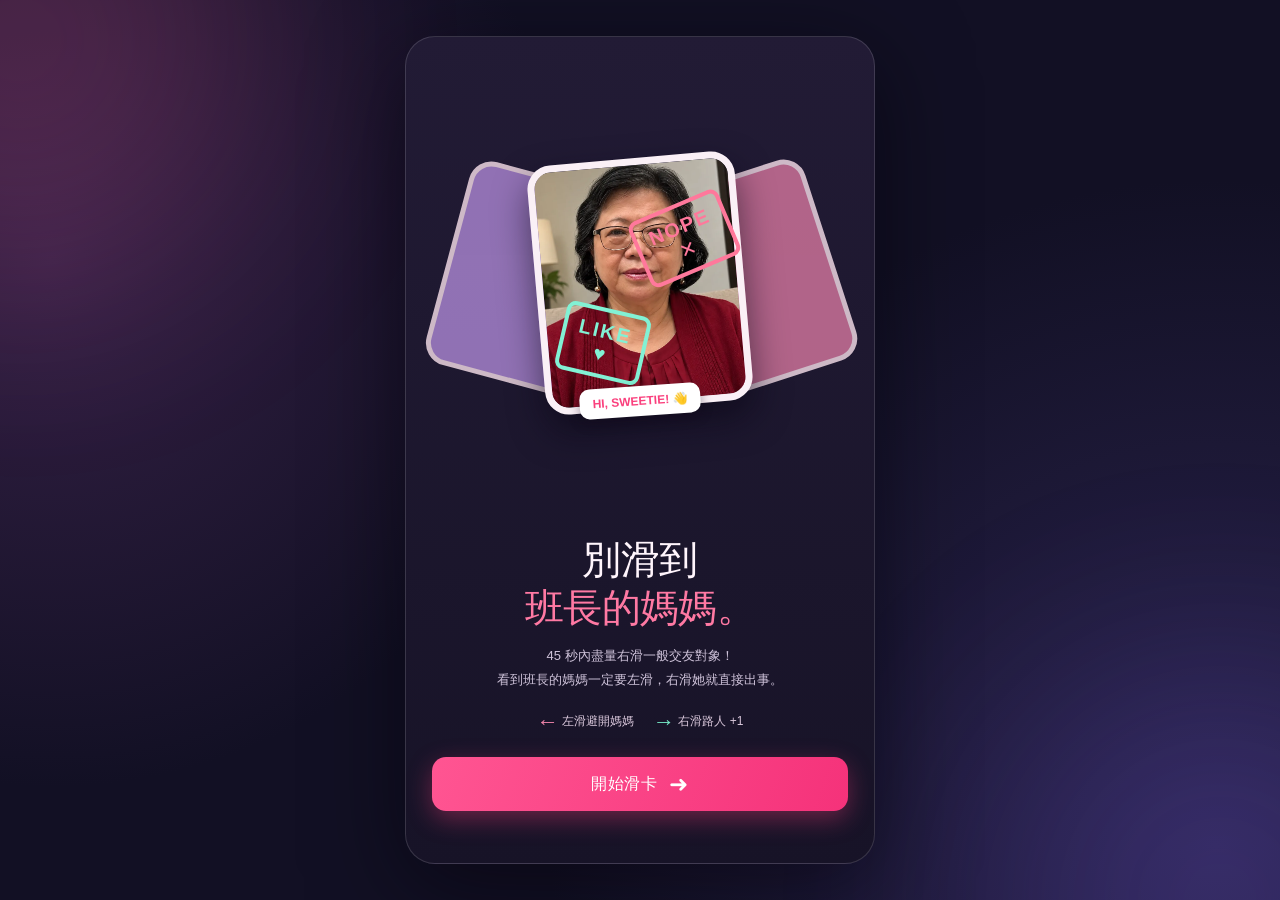
==== army-test/index.html @ d4f7c1c8 "Bump standalone Army swipe v3 caches for one-page photo results and local achievement report" ====
<!doctype html>
<html lang="zh-Hant">
<head>
  <meta charset="utf-8">
  <meta name="viewport" content="width=device-width,initial-scale=1,maximum-scale=1,user-scalable=no,viewport-fit=cover">
  <meta name="theme-color" content="#121024">
  <meta name="description" content="國軍交友鑑測：45 秒內別滑到班長的媽媽！">
  <title>別滑到班長的媽媽｜國軍交友鑑測</title>
  <link rel="stylesheet" href="../style.css?v=0.9.0">
  <link rel="stylesheet" href="./army.css?v=3">
</head>
<body>
  <div class="ambient ambient-a" aria-hidden="true"></div>
  <div class="ambient ambient-b" aria-hidden="true"></div>
  <div class="desktop-layout">
    <main class="app" aria-label="別滑到班長的媽媽">
      <section id="welcomeScreen" class="screen screen-welcome" aria-labelledby="welcomeTitle">
        <div class="welcome-art" aria-hidden="true">
          <div class="welcome-decoration deco-one"></div>
          <div class="welcome-decoration deco-two"></div>
          <div class="welcome-portrait"><img src="../assets/profiles/mom_01.webp" alt=""></div>
          <span class="welcome-sticker sticker-no">NOPE ✕</span>
          <span class="welcome-sticker sticker-love">LIKE ♥</span>
          <div class="welcome-bubble">HI, SWEETIE! 👋</div>
        </div>
        <div class="welcome-copy">
          <h1 id="welcomeTitle">別滑到<br><em>班長的媽媽。</em></h1>
          <p>45 秒內盡量右滑一般交友對象！<br>看到班長的媽媽一定要左滑，右滑她就直接出事。</p>
        </div>
        <div class="rules-line">
          <span><b>←</b> 左滑避開媽媽</span>
          <span><b>→</b> 右滑路人 +1</span>
        </div>
        <button id="startButton" class="primary-button" type="button">開始滑卡 <span aria-hidden="true">➜</span></button>
        <p id="loadingStatus" class="army-loading-status" role="status" aria-live="polite"></p>
      </section>

      <section id="gameScreen" class="screen screen-game hidden" aria-label="交友鑑測進行中">
        <div class="hud-top">
          <div class="hud-timer"><span class="tiny-label">TIME LEFT</span><div class="timer-value"><span id="timerValue">45.0</span><small>S</small></div></div>
          <div class="hud-score"><span class="tiny-label">LIKES</span><div class="score-value"><span id="scoreValue">0</span><span class="heart-small">♥</span></div></div>
          <div class="hud-best"><span class="tiny-label">BEST</span><div id="bestValue" class="best-value">0</div></div>
        </div>
        <div class="timer-track"><div id="timerFill" class="timer-fill"></div></div>
        <div class="stage-line"><div><span id="stagePill" class="stage-pill">LEVEL 1</span><strong id="stageName">先認清班長的媽媽</strong></div><span id="comboChip" class="combo-chip" aria-live="polite"></span></div>
        <div id="cardArea" class="card-area" aria-label="交友照片卡片">
          <div class="stack-card stack-back" aria-hidden="true"></div>
          <div class="stack-card stack-mid" aria-hidden="true"></div>
          <article id="swipeCard" class="swipe-card" aria-label="當前交友卡片">
            <div class="profile-photo">
              <img id="profileImage" src="../assets/profiles/normal_01.webp" alt="交友照片">
              <span id="likeStamp" class="swipe-stamp like-stamp" aria-hidden="true">LIKE ♥</span>
              <span id="nopeStamp" class="swipe-stamp nope-stamp" aria-hidden="true">NOPE ✕</span>
              <div class="photo-gradient" aria-hidden="true"></div>
              <div class="profile-photo-label">✦ DISCOVER</div>
            </div>
            <div class="profile-details">
              <div class="identity-line"><h3 id="profileName">準備中 <span>26</span></h3><span class="verified" title="虛構人物資料">✦</span></div>
              <p id="profileBio">正在載入交友資料…</p>
              <div class="distance-row">⌖ <span id="profileCity">台灣</span> <span class="dot-separator">·</span> 正在尋找緣分</div>
            </div>
          </article>
        </div>
        <div class="actions">
          <button id="nopeButton" class="swipe-action nope-action" type="button" aria-label="左滑：不喜歡"><span>✕</span><small>NOPE</small></button>
          <div class="action-instruction">左右滑動卡片<br>或點擊按鈕</div>
          <button id="likeButton" class="swipe-action like-action" type="button" aria-label="右滑：喜歡"><span>♥</span><small>LIKE</small></button>
        </div>
      </section>

      <section id="resultScreen" class="screen screen-result hidden" aria-labelledby="resultTitle">
        <div id="resultEmoji" class="result-emoji" aria-hidden="true">💔</div>
        <div id="resultEyebrow" class="result-eyebrow">班長注意到你了</div>
        <h2 id="resultTitle" class="result-title">你滑到<br>班長的媽媽了。</h2>
        <p id="resultSubtitle" class="result-subtitle">班長：你是不是對我媽有什麼想法？</p>
        <p id="momRoast" class="mom-roast hidden" aria-live="polite"></p>
        <div id="evidencePanel" class="evidence-panel hidden">
          <div class="evidence-heading">你剛剛右滑了這張照片…</div>
          <div class="evidence-photo">
            <img id="evidenceImage" src="../assets/profiles/mom_01.webp" alt="誤滑的交友照片">
            <div id="evidenceSpot" class="evidence-spot hidden" aria-hidden="true"></div>
          </div>
          <div id="evidenceIdentity" class="evidence-identity"></div>
          <p id="evidenceReason" class="evidence-reason"></p>
        </div>
        <div class="result-stats">
          <div><small>LIKES</small><strong id="finalScore">0</strong></div>
          <div><small>TIME SURVIVED</small><strong id="finalTime">0.0s</strong></div>
          <div><small>HIDDEN MOMS</small><strong id="finalAvoided">0</strong></div>
        </div>
        <div id="recordMessage" class="record-message hidden">★ NEW PERSONAL BEST ★</div>
        <div class="result-actions">
          <button id="nextButton" class="primary-button armyNextButton" type="button">下一步 <span aria-hidden="true">➜</span></button>
        </div>
      </section>
      <section id="armyReportScreen" class="screen army-report-screen hidden" aria-label="國軍交友鑑測總結算">
        <div class="armyReportPanel">
          <div class="armyReportKicker"><span>國軍交友鑑測報告</span><small>人事考核 · 不予申訴</small></div>
          <div class="armyReportTitleRow">
            <div><h2 id="armyReportTitle">鑑測總結算</h2><p id="armyReportSub">待鑑定</p></div>
            <div id="armyReportStamp" class="armyReportStamp">核定</div>
          </div>
          <div class="armyReportScore">
            <div><small>本次鑑測總分</small><div class="armyReportNumber"><strong id="armyReportPoints">0</strong><span>/ 100</span></div></div>
            <div class="armyReportGrade"><strong id="armyReportGrade">F 級</strong><small id="armyReportBest">歷史最高 0 分</small></div>
          </div>
          <div class="armyReportStats">
            <div><small>正常 LIKE</small><strong id="armyReportLikes">0</strong></div>
            <div><small>媽媽避開</small><strong id="armyReportAvoided">0</strong></div>
            <div><small>背景媽媽</small><strong id="armyReportHidden">0</strong></div>
            <div><small>存活時間</small><strong id="armyReportTime">0 秒</strong></div>
          </div>
          <div class="armyReportSectionTitle"><strong>本次獲得的成就</strong><small id="armyReportAchievementCount">0 項</small></div>
          <div id="armyReportAwards" class="armyAwards" aria-label="本次成就獎章"></div>
          <button id="armyReportGalleryButton" class="armyGalleryButton" type="button">🏅 查看全部成就圖鑑</button>
          <div class="armyOfficerMessage"><small>班長講評</small><p id="armyReportComment"></p></div>
          <button id="armyReportHome" class="armyReportHome" type="button">返回遊戲首頁</button>
        </div>
      </section>
    </main>
  </div>

  <div id="armyGallery" class="armyModal hidden" role="dialog" aria-modal="true" aria-label="交友鑑測成就圖鑑">
    <div class="armyModalPanel">
      <div class="armyModalHead"><h2>🏅 交友鑑測成就圖鑑</h2><button id="armyGalleryClose" type="button" aria-label="關閉成就圖鑑">✕</button></div>
      <p id="armyGalleryCount" class="armyGalleryCount">已收藏 0 項</p>
      <div class="armyGalleryFilters" role="group" aria-label="篩選成就">
        <button id="armyFilterAll" type="button">全部</button>
        <button id="armyFilterUnlocked" type="button">已解鎖</button>
        <button id="armyFilterLocked" type="button">未解鎖</button>
      </div>
      <div id="armyGalleryItems" class="armyGalleryItems"></div>
    </div>
  </div>
  <div id="armyDetail" class="armyModal hidden" role="dialog" aria-modal="true" aria-label="成就詳細資訊">
    <div class="armyModalPanel armyDetailPanel">
      <div class="armyModalHead"><h2>成就資料</h2><button id="armyDetailClose" type="button" aria-label="關閉成就詳細資訊">✕</button></div>
      <div id="armyDetailIcon" class="armyDetailIcon">🏅</div>
      <small id="armyDetailRarity" class="armyDetailRarity">普通</small>
      <h3 id="armyDetailTitle">成就名稱</h3>
      <p id="armyDetailCondition">解鎖條件</p>
      <p id="armyDetailState">尚未解鎖</p>
    </div>
  </div>
  <!-- Built-in photos only. No leaderboard, multiplayer, submissions,
       Supabase, community feeds, analytics or service workers. Achievements are local. -->
  <script src="../art-data.js?v=0.8.7"></script>
  <script src="./army-report.js?v=3"></script>
  <script src="./game.js?v=3"></script>
</body>
</html>
---- style.css ----
:root{font-family:Inter,-apple-system,BlinkMacSystemFont,"Noto Sans TC","Microsoft JhengHei",Arial,sans-serif;color:#fffafc;background:#121024;--pink:#ff5e9b;--pink-soft:#ff98b8;--purple:#9962ee;--mint:#75e5cb;--dark:#1b172e;--muted:#bcb4cf;--white:#fffbff;font-synthesis:none;-webkit-tap-highlight-color:transparent}
*{box-sizing:border-box}html{min-height:100%;scrollbar-color:#634362 #171024}body{min-height:100dvh;margin:0;overflow-x:hidden;background:radial-gradient(circle at 4% 29%,#342045 0,transparent 38%),radial-gradient(circle at 95% 94%,#2b244f 0,transparent 45%),#121024}button{font:inherit;cursor:pointer}button:focus-visible{outline:3px solid #fff;outline-offset:3px}button:disabled{opacity:.6;cursor:default}.hidden{display:none!important}.ambient{position:fixed;z-index:0;width:480px;height:480px;border-radius:50%;filter:blur(115px);pointer-events:none;opacity:.18}.ambient-a{left:-220px;top:-200px;background:#fe61a0}.ambient-b{right:-180px;bottom:-240px;background:#745ae6}.desktop-layout{position:relative;z-index:1;min-height:100dvh;display:flex;align-items:center;justify-content:center;gap:clamp(40px,7vw,120px);padding:34px 26px}.desktop-intro{max-width:520px;align-self:center}.desktop-kicker{display:inline-flex;align-items:center;gap:10px;color:#e8d5f1;letter-spacing:2.2px;font-size:12px;font-weight:800}.live-dot{width:8px;height:8px;background:#fc6ba6;border-radius:50%;box-shadow:0 0 0 6px #fc6ba621}.desktop-intro h1{font-size:clamp(60px,7.5vw,112px);letter-spacing:-.085em;line-height:.92;font-weight:1000;margin:36px 0 27px}.desktop-intro h1 span{color:#ff679e}.desktop-intro>p{font-size:20px;line-height:2;color:#e9ddec;font-weight:600}.desktop-detail{margin:20px 0;display:flex;gap:16px;color:#e1d5e6;font-size:14px;font-weight:600}.desktop-detail span{font-size:11px;letter-spacing:1px;color:#ff7baa;border:1px solid #b759876e;border-radius:7px;padding:5px 7px;line-height:1;height:min-content}.desktop-intro small{display:block;line-height:1.8;color:#9b8fab;margin-top:40px}.app{width:min(100%,435px);flex:0 0 auto;background:linear-gradient(180deg,#221b35 0%,#171327 100%);border:1px solid #ffffff24;box-shadow:0 22px 92px #04010a8c;min-height:760px;border-radius:30px;overflow:hidden;display:flex;flex-direction:column}.app-header{display:flex;align-items:center;justify-content:space-between;gap:8px;height:64px;padding:0 24px;border-bottom:1px solid #ffffff14;flex:0 0 auto}.app-brand{display:flex;gap:8px;align-items:center;font-size:15px;font-weight:800;letter-spacing:-.55px;white-space:nowrap}.app-brand strong{color:#ff80ac}.brand-heart{width:27px;height:27px;border-radius:9px;background:linear-gradient(135deg,#ff8aa9,#fa397b);display:grid;place-items:center;color:white;font-size:20px;box-shadow:0 3px 12px #ff37755a}.header-pill{font-size:9px;letter-spacing:1.2px;border:1px solid #ffffff2e;border-radius:99px;padding:6px 9px;color:#c6bbd9;white-space:nowrap;font-weight:900}.screen{flex:1;min-width:0}.screen-welcome{padding:20px 28px 28px;text-align:center}.welcome-art{height:260px;position:relative;max-width:340px;margin:auto}.welcome-portrait{position:absolute;left:calc(50% - 104px);top:0;width:208px;height:250px;border:7px solid #faf0f6;border-radius:24px;overflow:hidden;transform:rotate(-5deg);box-shadow:0 17px 35px #08051490}.welcome-portrait img{width:100%;height:100%;object-fit:cover}.welcome-decoration{position:absolute;top:17px;width:172px;height:210px;border-radius:23px;background:#db7aa2;border:5px solid #ffe7f1;opacity:.78}.deco-one{left:23px;transform:rotate(-18deg)}.deco-two{right:23px;transform:rotate(15deg);background:#b18bd9}.welcome-sticker{position:absolute;z-index:2;font-size:20px;font-weight:1000;padding:8px 12px;border-radius:9px;letter-spacing:2px}.sticker-no{left:-4px;top:45px;color:#ff789b;border:4px solid #ff789b;transform:rotate(-23deg)}.sticker-love{right:-6px;bottom:40px;color:#82f1d4;border:4px solid #82f1d4;transform:rotate(13deg)}.welcome-bubble{position:absolute;bottom:2px;left:50%;transform:translateX(-50%) rotate(-4deg);padding:8px 13px;border-radius:10px;background:#fff;color:#fa407d;font-weight:950;font-size:12px;box-shadow:0 4px 12px #11071b63;white-space:nowrap;z-index:3}.welcome-copy{margin-top:12px}.eyebrow{font-weight:900;font-size:10px;color:#ff9fbc;letter-spacing:2.1px}.welcome-copy h2{margin:13px 0;font-size:clamp(32px,8vw,39px);font-weight:1000;line-height:1.22;letter-spacing:-1px}.welcome-copy h2 em{font-style:normal;color:#ff79a3}.welcome-copy p{font-size:13px;line-height:1.9;color:#cfc3da;margin:13px 0 20px}.rules-line{display:flex;align-items:center;justify-content:center;gap:19px;flex-wrap:wrap;font-size:12px;color:#d9c7db;margin-bottom:18px}.rules-line b{font-size:22px;line-height:1;color:#ef83a9;vertical-align:middle}.rules-line span:last-child b{color:#74e6c4}.primary-button{width:100%;background:linear-gradient(110deg,#ff5592,#f5327a);box-shadow:0 8px 24px #fe3e7a5c;color:#fff;border:0;border-radius:14px;min-height:54px;font-size:16px;font-weight:900;letter-spacing:.4px;display:flex;align-items:center;justify-content:center;gap:12px;transition:filter .2s,transform .2s}.primary-button:hover{filter:brightness(1.08)}.primary-button:active{transform:scale(.98)}.primary-button span{font-size:23px}.welcome-bottom{font-size:11px;color:#b8aac4;margin-top:14px}.welcome-bottom strong{color:#ff9cb8}.app-footer{display:flex;justify-content:space-between;align-items:center;color:#726681;letter-spacing:1px;font-size:9px;font-weight:800;padding:14px 25px;border-top:1px solid #ffffff11;flex:0 0 auto}
/* Game */
.screen-game{padding:12px 17px 6px}.hud-top{display:grid;grid-template-columns:1.25fr 1fr .8fr;align-items:center;gap:13px;padding:0 10px 10px}.tiny-label{font-size:9px;font-weight:900;letter-spacing:1.7px;color:#ac9ebd}.timer-value{font-size:37px;line-height:1.14;font-weight:1000;letter-spacing:-1.6px;font-variant-numeric:tabular-nums}.timer-value small{font-size:14px;margin-left:3px;color:#ff82ae}.timer-value.danger{color:#ff6b93;animation:timer-pulse .6s infinite alternate}.score-value{font-size:34px;font-weight:1000;line-height:1.16;display:flex;align-items:center;gap:7px;font-variant-numeric:tabular-nums}.heart-small{font-size:17px;color:#ff6699}.best-value{font-size:33px;color:#d7c5e7;font-weight:900;font-variant-numeric:tabular-nums}.timer-track{height:5px;background:#ffffff1d;border-radius:99px;overflow:hidden;margin:0 9px}.timer-fill{background:linear-gradient(90deg,#ffb0c7,#ff4d91);height:100%;width:100%;border-radius:99px;transform-origin:left}.stage-line{display:flex;align-items:center;justify-content:space-between;margin:12px 1px 9px;gap:8px;min-height:27px}.stage-line>div{display:flex;align-items:center;gap:8px}.stage-line strong{font-size:11px;color:#e5dbe7}.stage-pill{font-size:9px;white-space:nowrap;color:#ffbdd5;border:1px solid #f96fa85c;padding:5px 8px;border-radius:6px;background:#d5338133;font-weight:900;letter-spacing:.6px}.combo-chip{font-weight:950;color:#87f4dc;font-size:12px}.card-area{position:relative;width:100%;max-width:390px;margin:0 auto;padding:0 4px 9px;perspective:1000px;isolation:isolate}.stack-card{position:absolute;inset:0 5px 9px;border-radius:20px;border:1px solid #ffffff26;background:linear-gradient(140deg,#685179,#302746);box-shadow:0 14px 28px #0b061da0}.stack-back{transform:translateY(9px) scale(.96);opacity:.48}.stack-mid{transform:translateY(5px) scale(.985);opacity:.69}.swipe-card{position:relative;z-index:2;background:#fcf8fb;color:#251d2a;border-radius:18px;overflow:hidden;box-shadow:0 12px 28px #07041370;touch-action:none;user-select:none;-webkit-user-select:none;cursor:grab;will-change:transform;transform:translate3d(0,0,0)}.swipe-card.dragging{cursor:grabbing}.swipe-card.animating{transition:transform .23s cubic-bezier(.15,.8,.4,1),opacity .23s ease}.profile-photo{position:relative;width:100%;aspect-ratio:600/545;overflow:hidden;background:#bba3c8}.profile-photo img{display:block;width:100%;height:100%;object-fit:cover;object-position:center 28%;pointer-events:none}.photo-gradient{position:absolute;inset:50% 0 0;background:linear-gradient(transparent,#180d23 120%);pointer-events:none}.profile-photo-label{position:absolute;bottom:12px;left:15px;color:#f9f4f7d4;font-size:10px;font-weight:950;letter-spacing:1.7px}.swipe-stamp{position:absolute;z-index:3;top:22px;font-size:28px;font-weight:1000;letter-spacing:2px;padding:7px 12px;border:5px solid;border-radius:10px;opacity:0;pointer-events:none}.like-stamp{color:#62f5cb;border-color:#62f5cb;left:18px;transform:rotate(-15deg)}.nope-stamp{color:#ff7e9c;border-color:#ff7e9c;right:18px;transform:rotate(15deg)}.profile-details{min-height:104px;padding:12px 17px 14px}.identity-line{display:flex;align-items:center;gap:8px}.identity-line h3{font-size:22px;line-height:1.1;font-weight:1000;white-space:nowrap;overflow:hidden;text-overflow:ellipsis;letter-spacing:-.4px;margin:0;max-width:calc(100% - 22px)}.identity-line h3 span{font-size:19px;font-weight:500;color:#5d4f64}.verified{width:19px;height:19px;border-radius:50%;display:grid;place-items:center;background:#66c5e6;color:white;font-size:12px;flex:0 0 auto}.profile-details p{font-size:12px;color:#66566b;margin:7px 0 7px;white-space:nowrap;overflow:hidden;text-overflow:ellipsis}.distance-row{color:#9e90a2;font-size:10px;font-weight:700}.dot-separator{padding:0 4px}.actions{display:flex;align-items:center;justify-content:center;gap:37px;margin:4px 0 0}.swipe-action{width:61px;height:61px;border:1px solid #ffffff29;border-radius:50%;background:#ffffff0e;display:flex;flex-direction:column;align-items:center;justify-content:center;gap:0;box-shadow:0 5px 16px #08020e52;transition:background .15s,transform .15s}.swipe-action:active{transform:scale(.91)}.swipe-action>span{font-size:31px;font-weight:700;line-height:1.12}.swipe-action small{font-size:8px;font-weight:900;letter-spacing:1px}.nope-action{color:#ff7b9b}.like-action{color:#76e5c6}.action-instruction{font-size:10px;color:#aa9bba;text-align:center;line-height:1.55;font-weight:650}.game-footnote{text-align:center;font-size:10px;color:#aa96ba;margin:12px 0 1px}
/* Results */
.screen-result{padding:20px 24px 24px;text-align:center}.result-emoji{font-size:37px;line-height:1.3}.result-eyebrow{letter-spacing:2.6px;font-size:11px;font-weight:1000;color:#ff93b2;margin:8px 0 9px}.result-title{font-size:35px;line-height:1.02;letter-spacing:-1.2px;font-weight:1000;color:#ff84a8;margin:0}.result-subtitle{color:#e2d8e4;font-size:12px;letter-spacing:1px;font-weight:900;margin:10px 0 20px}.evidence-panel{margin:-3px auto 15px;width:min(100%,270px)}.evidence-heading{font-size:11px;color:#c2b4ca;margin-bottom:7px}.evidence-photo{position:relative;margin:auto;max-width:218px;height:190px;overflow:hidden;border-radius:12px;border:3px solid #ff699d;box-shadow:0 6px 24px #ed397a33}.evidence-photo img{width:100%;height:100%;object-fit:cover;display:block}.evidence-spot{position:absolute;width:78px;height:78px;border:4px dashed #fb3947;border-radius:50%;transform:translate(-50%,-50%);box-shadow:0 0 0 2000px #11111115,0 0 15px #ffe4e7;animation:spotbeat 1.2s infinite alternate;pointer-events:none}.evidence-spot.spot-direct{width:105px;height:105px}.evidence-spot.spot-small{width:60px;height:60px}.evidence-identity{margin:8px 0 2px;font-size:13px;color:white;font-weight:900}.evidence-identity mark{background:#ff557f;color:#fff;border-radius:3px;padding:1px 3px}.evidence-reason{font-size:12px;color:#ffa6c3;font-weight:900;margin:7px 0 0}.result-stats{display:grid;grid-template-columns:repeat(3,1fr);padding:15px 4px;margin:12px auto 16px;border:1px solid #ffffff21;border-radius:14px;background:#ffffff08}.result-stats>div+div{border-left:1px solid #ffffff20}.result-stats small{display:block;color:#b8a9c9;font-size:8px;font-weight:900;letter-spacing:.7px}.result-stats strong{font-size:28px;line-height:1.3;font-weight:1000;font-variant-numeric:tabular-nums}.record-message{font-size:12px;letter-spacing:1.2px;color:#ffe29a;font-weight:950;margin-bottom:13px}.secondary-button{width:100%;min-height:44px;margin-top:11px;border:1px solid #ffffff36;color:#efe2f1;background:#ffffff0b;border-radius:13px;font-weight:800;font-size:13px}.result-notice{font-size:10px;color:#998aa9;margin:16px 0 0}
@keyframes timer-pulse{from{opacity:1}to{opacity:.58}}@keyframes spotbeat{from{border-color:#ff264c}to{border-color:#fff}}
@media(max-width:840px){.desktop-layout{padding:0;display:block;min-height:100dvh}.desktop-intro{display:none}.app{width:100%;max-width:470px;min-height:100dvh;margin:auto;border:0;border-radius:0;box-shadow:none}.screen-welcome{display:flex;flex-direction:column;justify-content:center}.app-header{height:58px}.app-footer{padding-top:9px;padding-bottom:max(9px,env(safe-area-inset-bottom))}.screen-game{display:flex;flex-direction:column;justify-content:center}.card-area{max-width:430px}.profile-photo{aspect-ratio:600/560}}
@media(max-height:740px) and (max-width:840px){.screen-welcome{justify-content:flex-start;padding-top:10px}.welcome-art{height:208px}.welcome-portrait{height:203px;width:170px;left:calc(50% - 85px)}.welcome-decoration{width:140px;height:170px}.welcome-copy h2{font-size:29px;margin:8px 0}.welcome-copy p{margin:8px 0 13px}.rules-line{margin-bottom:10px}.screen-game{justify-content:flex-start;padding-top:8px}.hud-top{padding-bottom:5px}.timer-value{font-size:31px}.score-value,.best-value{font-size:28px}.stage-line{margin:8px 1px 6px}.profile-photo{aspect-ratio:600/450}.profile-details{min-height:91px;padding:10px 15px}.actions{gap:32px}.swipe-action{height:53px;width:53px}.game-footnote{margin:7px 0}.screen-result{padding-top:10px}.result-emoji{font-size:27px}.result-title{font-size:30px}.result-subtitle{margin:8px 0 14px}.evidence-photo{height:155px;max-width:190px}.evidence-panel{margin-bottom:8px}.result-stats{margin:10px auto}.result-stats strong{font-size:24px}}
@media(max-height:640px) and (max-width:840px){.welcome-art{height:155px}.welcome-portrait{height:150px;width:140px;left:calc(50% - 70px)}.welcome-decoration{width:110px;height:135px}.welcome-bubble{font-size:9px}.welcome-sticker{font-size:13px}.welcome-copy h2{font-size:26px}.welcome-copy p{font-size:11px}.profile-photo{aspect-ratio:600/355}.profile-details{min-height:78px}.profile-details p{margin:4px 0}.swipe-action{height:46px;width:46px}.swipe-action>span{font-size:25px}.actions{margin:0}}
@media(prefers-reduced-motion:reduce){*,*::before,*::after{scroll-behavior:auto!important;animation-duration:.01ms!important;transition-duration:.01ms!important}}

/* v0.1.2: exact same component for the front and the rear card.
   Only its layer position and subtle depth scaling differ. */
.swipe-card.prepared-card{
  position:absolute;
  z-index:1;
  inset:0 4px 9px;
  width:auto;
  height:fit-content;
  pointer-events:none;
  cursor:default;
  transform:translate3d(0,5px,0) scale(.976);
  transform-origin:center bottom;
  will-change:auto;
}

/* v0.3 photographic deck — retain entire face and original photo boundaries. */
.profile-photo { aspect-ratio: 3 / 4; background: #19172a; }
.profile-photo img { object-fit: contain; object-position: center center; }
.evidence-photo { width: min(76vw,230px); height: auto; max-width: 100%; aspect-ratio: 2 / 3; background:#171124; }
.evidence-photo img { object-fit: fill; }
.evidence-spot.spot-small { width: 42px; height: 42px; border-width: 3px; }
.evidence-spot.spot-direct { width: 74px; height: 74px; }
@media (max-width:840px) { .profile-photo { aspect-ratio: 3 / 4; } }
/* In a short viewport keep the controls accessible but don't crop MOM out. */
@media (max-height:740px) and (max-width:840px) { .profile-photo { aspect-ratio: 4 / 4; } }
@media (max-height:640px) and (max-width:840px) { .profile-photo { aspect-ratio: 5 / 4; } }

/* v0.4 failure reveal: never stretch the photo, or the face coordinates drift. */
.evidence-panel { width:min(100%,330px); }
.evidence-photo { position:relative; width:min(80vw,300px); max-width:100%; height:auto; aspect-ratio:auto!important; display:block; overflow:hidden; }
.evidence-photo img { display:block; width:100%; height:auto; object-fit:contain; object-position:center; }
.evidence-spot,.evidence-spot.spot-small,.evidence-spot.spot-direct {
  width:16%; height:auto; aspect-ratio:1/1; box-sizing:border-box;
  border:3px dashed #fff0f4; outline:2px solid #f72b71;
  box-shadow: 0 0 0 2px #2c0e2599, 0 0 12px #fa357ca8;
  transform:translate(-50%,-50%);
  animation: spotbeat 1.2s infinite alternate;
}

.profile-photo { background:#252030; }
.profile-photo img { object-fit:contain; object-position:center center; }


/* v0.5.0 — accessible, tap-friendly leaderboard and sound/vibration controls. */
.header-controls{display:flex;align-items:center;gap:5px;min-width:0}
.icon-toggle{width:31px;height:31px;flex:0 0 31px;border:1px solid #ffffff2b;border-radius:10px;
  background:#ffffff0d;color:#fff;font-size:16px;display:grid;place-items:center;padding:0}
.icon-toggle[aria-pressed="false"]{opacity:.55}
.leaderboard-link{width:100%;background:#ffffff0b;border:1px solid #ff83b44d;color:#ffe0ed;
  border-radius:14px;font-weight:800;padding:13px 14px;margin:10px 0 0;font-size:14px;letter-spacing:.1px}
.leaderboard-link:hover,.board-tabs button:hover{background:#ffffff18}
.score-submit{text-align:left;margin:16px auto;padding:14px;background:#ffffff0c;border:1px solid #ffffff26;
  border-radius:15px;width:100%;max-width:350px}
.score-submit label{display:block;color:#ffe2f0;font-size:14px;font-weight:850;margin:0 0 9px}
.submit-row{display:flex;gap:7px;align-items:stretch}
.submit-row input{min-width:0;flex:1;border-radius:9px;border:1px solid #ffffff50;background:#100f1f;
  color:#fff;font-size:16px;padding:11px 10px}
.submit-row button{background:#fd478b;border:0;color:white;padding:0 14px;border-radius:9px;font-weight:850;font-size:14px}
.score-submit-status{min-height:15px;margin:9px 0 0;color:#dbc9db;line-height:1.55;font-size:12px}
.screen-leaderboard{padding:24px 18px 28px;min-height:650px;display:flex;flex-direction:column}
.screen-leaderboard h2{margin:9px 0 0;text-align:center;font-size:29px;font-weight:950;color:#fff}
.board-kicker{font-size:11px;letter-spacing:2px;font-weight:900;text-align:center;color:#fe91b6}
.board-intro{text-align:center;color:#cdbdd8;font-size:12px;line-height:1.65;margin:12px auto 20px}
.board-tabs{display:flex;gap:6px;margin:0 0 9px}
.board-tabs button{flex:1;min-width:0;padding:11px 7px;background:#ffffff0c;color:#d2c1dd;
  border:1px solid #ffffff26;border-radius:9px;font-weight:800;font-size:12px}
.board-tabs button[aria-pressed="true"]{background:#ff478b28;color:#ffb1ca;border-color:#ff559279}
.board-tabs .board-refresh{flex:0 0 44px;font-size:21px;padding:0}
.board-status{font-size:12px;text-align:center;color:#bba9c4;line-height:1.65;margin:8px 0 16px}
.board-list{list-style:none;margin:0;padding:0;display:flex;flex-direction:column;gap:7px}
.board-row{display:grid;grid-template-columns:45px minmax(0,1fr) auto;align-items:center;gap:8px;
  border-radius:11px;background:#ffffff0b;padding:10px 11px;min-height:49px;border:1px solid #ffffff13}
.board-row.top-three{background:#ffaac216;border-color:#ff8eb12b}
.board-rank{font-weight:950;color:#ffe2f0;font-size:14px}
.board-name{font-weight:800;color:#fff;font-size:14px;overflow:hidden;text-overflow:ellipsis;white-space:nowrap}
.board-extra{font-size:12px;color:#92f5d5;font-weight:900;white-space:nowrap}
.board-footnote{font-size:11px;text-align:center;color:#a898b6;line-height:1.6;margin:22px 0 14px}
.board-back{margin-top:auto;width:100%}
@media(max-width:440px){.header-controls .header-pill{display:none}}
@media(max-width:350px){.app-brand{font-size:13px}.app-header{padding:0 13px}}


/* v0.5.2 — compact native-app-style layout for mobile and PWA installs. */
@media(max-width:840px){
  html,body{height:100%;height:100dvh;min-height:0;max-height:100dvh;overflow:hidden;overscroll-behavior:none;}
  html{-webkit-text-size-adjust:100%;touch-action:manipulation}
  body{position:fixed;inset:0;width:100%;touch-action:manipulation;}
  .desktop-layout{height:100%;height:100dvh;min-height:0;max-height:100dvh;display:flex;flex-direction:column;
    padding:env(safe-area-inset-top,0px) 0 env(safe-area-inset-bottom,0px);overflow:hidden;}
  .app{display:flex;flex-direction:column;height:100%;min-height:0;max-height:100%;overflow:hidden;
    flex:1 1 auto;width:100%;max-width:none;border:0;border-radius:0;}
  .app-header{flex:0 0 48px;height:48px;min-height:48px;padding:0 14px;position:relative;z-index:10;}
  .app-brand{font-size:clamp(12px,3.5vw,15px)}
  .header-controls{gap:8px}
  .icon-toggle{min-height:36px;min-width:36px;width:36px;height:36px;flex-basis:36px;
    touch-action:manipulation;}
  .app-footer{display:none}
  .screen{flex:1 1 auto;min-height:0;height:auto;overflow:hidden}
  .screen-welcome{padding:8px 20px 10px;justify-content:center;gap:0;}
  .welcome-art{height:min(25dvh,220px);flex:0 1 auto;min-height:95px;max-height:220px;width:100%;}
  .welcome-portrait{height:94%;width:auto;aspect-ratio:208/250;left:50%;transform:translateX(-50%) rotate(-5deg)}
  .welcome-decoration{height:77%;width:38%;top:8%}
  .deco-one{left:16%}.deco-two{right:16%}
  .welcome-sticker{font-size:clamp(11px,3vw,17px);padding:5px 7px}
  .welcome-copy{margin-top:4px}
  .welcome-copy h2{font-size:clamp(25px,6.6vw,34px);margin:6px 0}
  .welcome-copy p{margin:7px 0 10px;font-size:clamp(11px,3vw,13px);line-height:1.55}
  .rules-line{font-size:11px;gap:10px;margin-bottom:9px;}
  .primary-button{min-height:45px;font-size:14px;border-radius:12px}
  .leaderboard-link{margin-top:7px;padding:9px;font-size:12px;min-height:40px}
  .welcome-bottom{margin-top:8px;font-size:10px}

  .screen-game{display:flex;flex-direction:column;justify-content:stretch;gap:0;padding:7px 12px 8px;min-height:0}
  .hud-top{flex:0 0 auto;padding:0 8px 5px;gap:7px}
  .tiny-label{font-size:9px}.timer-value{font-size:clamp(27px,8.3vw,35px)}
  .score-value{font-size:clamp(26px,7.8vw,33px)}.best-value{font-size:clamp(25px,7.4vw,32px)}
  .timer-track{flex:0 0 5px}
  .stage-line{flex:0 0 auto;margin:8px 0 7px;min-height:25px}
  .stage-line strong{font-size:11px}.combo-chip{font-size:11px}
  .card-area{flex:1 1 auto;min-height:0;max-height:none;width:100%;padding:0 4px 8px;
    display:flex;flex-direction:column;align-items:stretch;justify-content:center;}
  .swipe-card{display:flex;flex-direction:column;height:100%;width:100%;max-height:100%;min-height:0;
    border-radius:17px;flex:1 1 auto;}
  .profile-photo,.profile-photo:not(foo){aspect-ratio:auto!important;flex:1 1 auto;min-height:0;height:auto;background:#252030;}
  .profile-photo img{width:100%;height:100%;object-position:center center}
  .profile-details{flex:0 0 auto;min-height:0;padding:9px 15px 10px}
  .identity-line h3{font-size:21px}.identity-line h3 span{font-size:18px}
  .profile-details p{font-size:11px;margin:5px 0}.distance-row{font-size:9px}
  .swipe-card.prepared-card{height:calc(100% - 8px);max-height:calc(100% - 8px);min-height:0;
    position:absolute;inset:0 4px 8px;display:flex;flex-direction:column;width:auto}
  .swipe-card.prepared-card .profile-photo{flex:1 1 auto;height:auto;aspect-ratio:auto!important}
  .actions{flex:0 0 58px;gap:clamp(23px,10vw,38px);margin:2px 0 0}
  .swipe-action{height:52px;width:52px}.swipe-action>span{font-size:27px}
  .game-footnote{flex:0 0 auto;font-size:9px;margin:3px 0 0;line-height:1.2}

  /* Both success and failure results fit without a page-length scroll. */
  .screen-result{display:flex;flex-direction:column;align-items:stretch;justify-content:center;
    padding:5px 14px 8px;gap:0;min-height:0;overflow:hidden}
  .result-emoji{font-size:22px;line-height:1.1;flex-shrink:0}
  .result-eyebrow{font-size:9px;letter-spacing:2px;margin:4px 0 4px;flex-shrink:0}
  .result-title{font-size:clamp(24px,6.6vw,32px);line-height:1.02;letter-spacing:-.6px;flex-shrink:0}
  .result-subtitle{font-size:11px;margin:5px 0 7px;letter-spacing:.3px;flex-shrink:0}
  .evidence-panel{flex:0 1 auto;min-height:0;margin:0 auto 4px;width:100%;max-width:310px;
    display:flex;flex-direction:column;align-items:center;justify-content:center;}
  .evidence-heading{font-size:10px;margin:0 0 4px;flex:0 0 auto}
  .evidence-photo{aspect-ratio:var(--evidence-aspect,2/3)!important;height:min(36dvh, calc(100dvh - 505px), 342px)!important;
    min-height:120px;max-height:100%;width:auto!important;max-width:100%;flex:0 1 auto;
    margin:0 auto;overflow:hidden;border-radius:11px;border-width:3px}
  .evidence-photo img{height:100%!important;width:100%!important;object-fit:contain}
  .evidence-identity{font-size:12px;margin:4px 0 1px;flex-shrink:0}
  .evidence-reason{font-size:11px;line-height:1.2;margin:2px 0;flex-shrink:0}
  .result-stats{flex:0 0 auto;margin:5px 0;padding:7px 3px;border-radius:10px}
  .result-stats small{font-size:8px;letter-spacing:.2px}.result-stats strong{font-size:23px;line-height:1.12}
  .record-message{flex:0 0 auto;font-size:10px;letter-spacing:.7px;margin:4px 0}
  .score-submit{flex:0 0 auto;width:100%;max-width:none;margin:5px 0;padding:8px 10px;border-radius:10px;}
  .score-submit label{font-size:12px;margin:0 0 5px}
  .submit-row input{font-size:16px;min-height:38px;padding:8px}
  .submit-row button{font-size:13px}
  .score-submit-status{font-size:10px;min-height:0;line-height:1.35;margin:4px 0 0}
  .result-actions{display:flex;flex-direction:column;gap:6px;margin:4px 0 0;flex:0 0 auto}
  .result-action-row{display:grid;grid-template-columns:1.35fr 1fr;gap:7px}
  .result-action-row button{width:100%;margin:0;padding:5px 7px;min-height:42px;
    border-radius:10px;font-size:12px;line-height:1.15;letter-spacing:0}
  .result-action-row .primary-button{font-size:14px}
  .result-action-row .primary-button span{font-size:18px}
  .result-action-secondary{grid-template-columns:1fr 1.16fr}
  .result-action-secondary button{min-height:38px;font-size:11px}
  .home-button{color:#f6dfed;background:#ffffff0b}
  .result-notice{display:none}

  /* Long ranking lists scroll only inside the list, not the game shell. */
  .screen-leaderboard{display:flex;flex-direction:column;min-height:0;padding:12px 14px 9px;}
  .screen-leaderboard h2{font-size:25px;margin:5px 0 0}
  .board-intro{font-size:11px;margin:5px 0 12px}
  .board-tabs{margin:0 0 6px;flex:0 0 auto}
  .board-status{margin:5px 0 6px;flex:0 0 auto}
  .board-list{flex:1 1 auto;min-height:0;overflow-y:auto;overflow-x:hidden;
    overscroll-behavior:contain;-webkit-overflow-scrolling:touch;touch-action:pan-y;}
  .board-footnote{font-size:10px;margin:6px 0 6px;line-height:1.35;flex:0 0 auto}
  .board-back{min-height:40px;margin:0;flex:0 0 auto}
  html.keyboard-open .screen-result{overflow-y:auto;justify-content:flex-start;-webkit-overflow-scrolling:touch;}
}
/* iOS installed web app: the black-translucent status bar overlays the document.
   Reserve an explicit status-bar band even on versions that report zero safe inset. */
@media(max-width:840px) and (display-mode:standalone){
  .desktop-layout{padding-top:env(safe-area-inset-top,0px);
    padding-bottom:max(8px,env(safe-area-inset-bottom,0px));}
}
@media(max-width:840px){
  html.pwa-standalone .desktop-layout{padding-top:max(59px,env(safe-area-inset-top,0px));
    padding-bottom:max(8px,env(safe-area-inset-bottom,0px));}
}
@media(max-width:840px) and (max-height:735px){
  .screen-welcome{padding-top:3px;padding-bottom:3px}
  .welcome-art{height:19dvh;min-height:80px}
  .welcome-copy h2{font-size:25px}.welcome-copy p{font-size:11px;margin:5px 0 7px}
  .rules-line{margin-bottom:6px}.welcome-bottom{display:none}
  .stage-line{margin:4px 0 5px}.actions{flex-basis:53px}.swipe-action{width:48px;height:48px}
  .screen-result{padding:3px 10px 4px}
  .result-emoji{display:none}.result-eyebrow{margin:0 0 3px}
  .result-title{font-size:23px}.result-subtitle{margin:3px 0 5px}
  .evidence-photo{height:min(30dvh, calc(100dvh - 440px))!important;min-height:92px}
  .result-stats strong{font-size:20px}.result-stats{padding:5px 2px;margin:4px 0}
  .result-actions{gap:4px;margin-top:3px}.result-action-row button{min-height:37px}
  .result-action-secondary button{min-height:33px}.score-submit{padding:6px 8px;margin:4px 0}
}


/* v0.5.3 — reclaim vertical space + show complete profile portraits.
   No more cover-cropping of the top of the head or the feet. */
.profile-photo{isolation:isolate;--portrait-background:none;background-color:#251f34}
.profile-photo::before{
  content:"";position:absolute;inset:-18px;z-index:0;pointer-events:none;
  background-image:var(--portrait-background);background-size:cover;background-position:center;
  filter:blur(18px) brightness(.64);transform:scale(1.06);
}
.profile-photo img{
  position:relative;z-index:1;object-fit:contain!important;object-position:center center!important;
  width:100%;height:100%;
}
.profile-photo .photo-gradient{z-index:2;inset:58% 0 0;background:linear-gradient(transparent,rgba(20,12,30,.55))}
.profile-photo .profile-photo-label{z-index:3}
.profile-photo .swipe-stamp{z-index:4}

@media(max-width:840px){
  /* Grid gives the card every pixel not used by the HUD and thumb controls. */
  .screen-game{
    display:grid;grid-template-columns:minmax(0,1fr);
    grid-template-rows:auto 5px auto minmax(0,1fr) 48px 12px;
    align-content:stretch;justify-content:stretch;
    row-gap:0;padding:3px 8px 0;
  }
  .hud-top{padding:0 7px 3px;gap:5px}
  .timer-value{font-size:clamp(27px,7.8vw,34px)}
  .score-value{font-size:clamp(27px,7.5vw,32px)}
  .best-value{font-size:clamp(26px,7vw,31px)}
  .timer-track{margin:0 7px}
  .stage-line{margin:5px 3px 5px;min-height:25px}
  .card-area{min-height:0;height:100%;padding:0 2px 6px;align-self:stretch;justify-content:stretch}
  .swipe-card{min-height:0;height:100%;max-height:100%;}
  .swipe-card.prepared-card{inset:0 2px 6px;height:calc(100% - 6px);max-height:calc(100% - 6px)}
  .profile-photo,.swipe-card.prepared-card .profile-photo{min-height:0;flex:1 1 auto;height:auto;aspect-ratio:auto!important}
  .profile-details{padding:7px 13px 8px;min-height:0}
  .identity-line h3{font-size:20px}
  .profile-details p{margin:3px 0;font-size:11px}
  .distance-row{font-size:9px}
  .actions{height:48px;min-height:0;align-self:stretch;margin:0;gap:clamp(18px,8vw,34px)}
  .swipe-action{width:44px;height:44px;flex:0 0 44px}
  .swipe-action>span{font-size:24px}
  .swipe-action small{font-size:7px}
  .action-instruction{font-size:9px;line-height:1.25}
  .game-footnote{height:12px;margin:0;padding:0;font-size:9px;line-height:12px;align-self:start}
}
@media(max-width:840px) and (max-height:735px){
  .screen-game{grid-template-rows:auto 5px auto minmax(0,1fr) 44px 10px;padding-top:1px}
  .stage-line{margin:3px 3px 3px}
  .actions{height:44px}.swipe-action{height:44px;width:44px;flex-basis:44px}
  .game-footnote{font-size:8px;line-height:10px;height:10px}
}


/* v0.5.4 — iPhone 18 Pro / 402×874 CSS-px reference.
   In installed iOS PWAs, 100dvh can stop ~60 CSS px above the actual display.
   JS measures the *full physical display in CSS pixels* and exposes its
   intended height. Fill the bottom visually, reserving ONLY the Home bar inset. */
@media (max-width:840px){
  html,body{
    height:var(--dlym-display-height,100dvh)!important;
    min-height:var(--dlym-display-height,100dvh)!important;
    max-height:var(--dlym-display-height,100dvh)!important;
    width:100%;overflow:hidden;overscroll-behavior:none;
  }
  body{top:0;left:0;right:0;bottom:auto;position:fixed}
  .desktop-layout{
    box-sizing:border-box;
    height:var(--dlym-display-height,100dvh)!important;
    min-height:0!important;max-height:none!important;
    padding-right:0!important;padding-left:0!important;
    padding-bottom:0!important;
    overflow:hidden;
  }
  .app{height:100%!important;min-height:0!important;max-height:100%!important;
    flex:1 1 auto;overflow:hidden;}
  /* Reserve the Home indicator inside each screen instead of outside the App.
     The screen itself (and its background) now extends to the bottom edge. */
  .screen-game{padding-bottom:max(8px,env(safe-area-inset-bottom,0px))!important;}
  .screen-welcome{padding-bottom:max(16px,env(safe-area-inset-bottom,0px))!important;}
  .screen-result{padding-bottom:max(8px,env(safe-area-inset-bottom,0px))!important;}
  .screen-leaderboard{padding-bottom:max(9px,env(safe-area-inset-bottom,0px))!important;}
  .screen-welcome .welcome-art{height:clamp(170px,31%,260px);max-height:260px;min-height:120px;
    flex:0 1 auto;}
  .screen-welcome .welcome-portrait{max-height:95%}
  .screen-welcome .welcome-copy{margin-top:clamp(6px,2.2vh,18px)}
  .screen-welcome{justify-content:center}
}
/* On shorter phones, use the same single-screen flow without squeezing below tappable height. */
@media(max-width:840px) and (max-height:735px){
  .screen-welcome .welcome-art{height:clamp(92px,22%,165px)}
}

/* v0.5.6 — label leaderboard stats explicitly; stack on small screens. */
.board-row{min-height:63px}
.board-extra{display:flex;flex-direction:column;align-items:flex-end;justify-content:center;gap:3px;font-size:11px;line-height:1.25;white-space:nowrap;font-variant-numeric:tabular-nums;}
.board-likes{color:#90f5d8}
.board-mom-dodged{color:#dbc9fa}
@media(max-width:360px){.board-row{grid-template-columns:37px minmax(0,1fr) auto;gap:5px;padding:9px 8px}.board-extra{font-size:10px}.board-name{font-size:12px}}

/* v0.5.7 — friend challenges fit the existing fullscreen iPhone UI. */
.welcome-extra-actions{display:grid;grid-template-columns:1fr 1fr;gap:8px;width:100%;}
.welcome-extra-actions button{margin:9px 0 0;min-width:0;font-size:clamp(11px,3.3vw,14px);padding:12px 5px;white-space:nowrap}
.friend-challenge-button{background:linear-gradient(120deg,#50407044,#ff5c9c28);color:#ffe2f0;border:1px solid #ff88bf77;border-radius:14px;font-weight:800;}
.challenge-invite-info{font-size:11px;text-align:center;color:#b3f1db;padding:5px 8px;margin:4px 0;border:1px solid #81f4d24a;border-radius:9px;background:#4ac4a312;line-height:1.35}
@media(max-width:840px){
  .welcome-extra-actions button{padding:9px 3px;margin-top:7px}
  .challenge-invite-info{margin:3px 0;font-size:10px;padding:3px 5px}
  .screen-welcome:has(.challenge-invite-info:not(.hidden)) .welcome-art{max-height:215px}
  .result-notice{line-height:1.35}
}
@media(max-height:740px) and (max-width:840px){
  .welcome-extra-actions button{min-height:35px;padding:6px 2px;margin-top:5px}
  .screen-welcome:has(.challenge-invite-info:not(.hidden)) .welcome-art{max-height:135px}
}

/* v0.5.9: show the actual loaded JS version within the permanently visible header. */
.app-brand .brand-label{display:flex;flex-direction:column;align-items:flex-start;line-height:1.12;min-width:0}
.app-brand .game-version-badge{display:block;margin-top:3px;font-size:10px;letter-spacing:.3px;line-height:1.05;
  font-weight:750;color:#9be8d7;white-space:nowrap;text-align:left}
@media(max-width:840px){
  .app-brand{gap:7px}
  .app-brand .game-version-badge{font-size:9px}
  .app-brand .brand-heart{flex:0 0 27px}
  .app-brand .brand-label{font-size:clamp(11px,3.35vw,15px)}
}
@media(max-width:365px){
  .app-header{padding:0 9px}
  .header-controls{gap:5px}
  .app-brand .brand-label{font-size:11px}
  .app-brand .game-version-badge{font-size:9px}
}
/* Diagnostic messages must wrap on iPhones rather than forcing horizontal scroll. */
.score-submit-status{overflow-wrap:anywhere;word-break:break-word}

/* v0.6.0 simultaneous two-person lobby */
.screen-duel-lobby {display:flex;flex-direction:column;align-items:stretch;justify-content:center;gap:11px;padding:15px 22px max(20px,env(safe-area-inset-bottom,0px));text-align:center;min-height:0;overflow:hidden;}
.screen-duel-lobby.hidden {display:none!important}
.duel-hero{font-size:46px;line-height:1.1}
.screen-duel-lobby h2{font-size:clamp(22px,6vw,30px);margin:0;font-weight:900;color:#fff}
.duel-explainer{font-size:13px;color:#cbbfd7;line-height:1.55;margin:0}
.duel-name-label{text-align:left;font-size:12px;font-weight:800;color:#d9cce9}
.duel-name{width:100%;height:44px;box-sizing:border-box;min-height:0;border:1px solid #ff98c655;border-radius:12px;background:#251c39;color:#fff;font-size:16px;padding:8px 12px;}
.duel-players{border:1px solid #ffffff26;border-radius:14px;background:#21182f;display:grid;grid-template-columns:1fr;gap:8px;padding:12px;text-align:left;font-size:13px;}
.duel-status{font-size:12px;min-height:30px;line-height:1.45;color:#8af3d2;overflow-wrap:anywhere}
.screen-duel-lobby button{min-height:42px;width:100%;font-size:14px;margin:0}
.duel-result-status{white-space:pre-line;font-size:12px;font-weight:700;color:#baf8dd;background:#20483833;padding:6px;border-radius:10px;line-height:1.35;text-align:center;}
.duel-refresh{background:transparent;border:1px solid #8af3d255;border-radius:8px;color:#9aead2;font-size:10px;margin:auto;padding:5px 10px}
.duel-refresh.hidden{display:none}
@media(max-width:840px){.screen-duel-lobby{gap:clamp(5px,1.1dvh,11px);padding:8px 17px max(14px,env(safe-area-inset-bottom,0px));}.duel-hero{font-size:38px}.duel-explainer{font-size:12px}.duel-name{height:40px}.duel-players{padding:9px;font-size:12px;gap:5px}.screen-duel-lobby button{min-height:40px;padding:8px 10px}.duel-status{font-size:11px}.duel-result-status{font-size:11px}}
@media(max-height:730px){.screen-duel-lobby{gap:5px}.duel-hero{font-size:29px}.duel-explainer{font-size:10px}.duel-players{padding:6px}.screen-duel-lobby button{min-height:34px}}

/* Space for opponent scores without making the fixed-height result page scroll. */
@media(max-width:840px){
 .screen-result:has(.duel-result-status:not(.hidden)) .result-emoji{display:none}
 .screen-result:has(.duel-result-status:not(.hidden)) .result-title{font-size:clamp(22px,5.5vw,28px)}
 .screen-result:has(.duel-result-status:not(.hidden)) .result-stats{padding:4px 3px;margin:3px 0}
 .screen-result:has(.duel-result-status:not(.hidden)) .evidence-photo{height:min(24dvh,190px)!important;min-height:76px}
 .screen-result:has(.duel-result-status:not(.hidden)) .result-actions{gap:3px;margin:2px 0 0}
 .screen-result:has(.duel-result-status:not(.hidden)) .result-action-row button{min-height:34px}
 .screen-result:has(.duel-result-status:not(.hidden)) .result-action-secondary button{min-height:30px}
 .screen-result:has(.duel-result-status:not(.hidden)) .score-submit{display:none!important}
 .screen-result:has(.duel-result-status:not(.hidden)) .duel-result-status{font-size:10px;padding:4px;max-height:63px;overflow:hidden}
 .screen-result:has(.duel-result-status:not(.hidden)) .duel-refresh{font-size:10px;padding:2px 8px;margin-top:2px;}
 html.keyboard-open .screen-duel-lobby{justify-content:flex-start;overflow-y:auto;overscroll-behavior:contain;}
}

/* v0.6.1 — visible pending state prevents blind swipes on unloaded photos. */
.profile-photo .photo-loading-indicator {
  position:absolute;inset:0;z-index:5;width:100%;height:100%;border:0;
  background:#251f34;color:#ffe6f0;font:800 clamp(12px,3.7vw,17px)/1.5 system-ui,sans-serif;
  text-align:center;padding:20px;cursor:pointer;
}
.profile-photo .photo-loading-indicator.hidden {display:none!important}
.profile-photo .photo-loading-indicator:disabled {opacity:1;cursor:progress}


/* v0.6.2 — the original .result-notice is display:none on mobile; keep MOM
   dialogue on its own visible row. Use a text-only box (no new images). */
.mom-roast{
  margin:9px auto 10px;max-width:380px;width:100%;padding:10px 13px;
  border:1px solid #ff8cba88;border-radius:13px;
  background:linear-gradient(115deg,#ff549822,#a852d21b);
  color:#ffd4e4;font-size:clamp(12px,3.45vw,15px);
  font-weight:850;line-height:1.45;letter-spacing:.1px;text-align:center;
  box-shadow:0 5px 22px #e7377720;flex:0 0 auto;
  overflow-wrap:anywhere;
}
@media(max-width:840px){
  .mom-roast{margin:3px auto 6px;padding:8px 9px;
    font-size:clamp(12px,3.4vw,14px);line-height:1.35}
  .screen-result:has(.mom-roast:not(.hidden)) .evidence-photo{
    height:min(33dvh,calc(100dvh - 540px),290px)!important;
    min-height:98px;
  }
}
@media(max-width:840px) and (max-height:735px){
  .mom-roast{margin:2px auto 4px;padding:6px 8px;line-height:1.22;font-size:12px}
  .screen-result:has(.mom-roast:not(.hidden)) .evidence-photo{
    height:min(27dvh,calc(100dvh - 530px))!important;
    min-height:84px;
  }
}

/* v0.7.0: keep three welcome actions on one compact line. */
.welcome-extra-actions{grid-template-columns:repeat(3,minmax(0,1fr));gap:6px}
.welcome-extra-actions button{white-space:normal;line-height:1.25;font-size:clamp(10px,2.85vw,13px);padding:10px 3px}
.community-submit-button{background:#ffffff0d;border:1px solid #fca7c471;border-radius:14px;color:#ffe4ed;font-weight:900}
@media(max-width:840px){.welcome-extra-actions button{padding:8px 3px;min-height:39px}}
@media(max-width:355px){.welcome-extra-actions{gap:4px}.welcome-extra-actions button{font-size:10px;padding:6px 2px}}

/* v0.7.1 — archives of daily champions. Keep all 3 tabs usable on 320px phones. */
.board-tabs{gap:5px}
.board-tabs button{font-size:11px;padding:10px 3px;white-space:nowrap}
.board-tabs .board-refresh{flex:0 0 38px;font-size:20px}
.board-champion{background:linear-gradient(105deg,#f5ab2720,#ffffff0b);border-color:#f8cf704a;}
.board-champion .board-rank{font-size:20px}
.board-champion-info{display:flex;flex-direction:column;gap:4px;min-width:0;overflow:hidden}
.board-champion-date{color:#ffd486;font-size:11px;font-weight:900;letter-spacing:.45px;font-variant-numeric:tabular-nums}
.board-champion-player{display:block;max-width:100%;font-size:14px}
.board-provisional{flex:0 0 auto;display:flex;flex-direction:column;gap:3px;align-items:center;
  background:linear-gradient(120deg,#fbbd3040,#ed5c9e19);border:1px solid #ffd57a67;
  border-radius:12px;padding:9px 10px;margin:0 0 9px;color:#fff;}
.board-provisional-label{color:#ffe1a1;font-size:11px;font-weight:900}
.board-provisional-player{font-size:15px;font-weight:900;max-width:100%;overflow:hidden;text-overflow:ellipsis;white-space:nowrap}
.board-provisional-score{font-size:11px;color:#e7dae7;font-weight:700;}
.board-load-more{flex:0 0 auto;width:100%;padding:9px;margin:6px 0;border:1px solid #ffd27875;
  background:#fbc5471d;color:#ffe7b1;border-radius:10px;font-weight:850;font-size:12px;}
.board-footnote{white-space:pre-line}
@media(max-width:370px){
 .board-tabs{gap:3px}
 .board-tabs button{padding:9px 2px;font-size:10px;letter-spacing:-.3px}
 .board-tabs .board-refresh{flex-basis:31px}
 .board-champion .board-extra{font-size:10px}
 .board-champion{gap:5px;padding:9px 6px;grid-template-columns:29px minmax(0,1fr) auto}
}

/* v0.8.0 — local-only achievement gallery. The content scrolls inside the fixed-height PWA. */
.achievement-link{background:#ffcf7320;color:#ffe1aa;border:1px solid #ffcf7360;border-radius:12px;font-weight:850;cursor:pointer;min-height:40px;}
.achievement-award{display:block;width:100%;padding:5px 8px;margin:3px 0;border:1px solid #f5c77983;border-radius:9px;color:#ffe1ad;background:#6a492b70;font-weight:850;font-size:11px;cursor:pointer;text-align:center;}
.screen-achievements{display:flex;flex-direction:column;padding:20px 18px 17px;gap:9px;min-height:0;}
.ach-kicker{color:#f8a7c6;font-size:10px;font-weight:900;letter-spacing:1.6px;text-align:center;}
.screen-achievements h2{color:#fff;margin:0;text-align:center;font-size:27px;font-weight:950;}
.ach-intro{margin:0;text-align:center;color:#cebed8;font-size:12px;}
.ach-progress-head{display:flex;align-items:center;justify-content:space-between;color:#d8c7de;font-size:12px;}
.ach-progress-head strong{color:#ffbfd9;font-size:19px;}
.ach-progress-track{height:9px;background:#ffffff20;border-radius:12px;overflow:hidden;flex:none;}
.ach-progress-track span{display:block;height:100%;width:0;background:linear-gradient(90deg,#fe6da0,#ffc66f);border-radius:12px;transition:width .25s;}
.ach-next{color:#ffe6b5;background:#ffffff0b;border:1px solid #ffffff20;border-radius:10px;margin:0;padding:9px 10px;font-size:12px;font-weight:800;}
.ach-filters{display:flex;gap:6px;overflow-x:auto;flex:none;padding:2px 0 6px;touch-action:pan-x;scrollbar-width:none;}
.ach-filters::-webkit-scrollbar{display:none;}
.ach-filters button{flex:none;color:#d5bed7;border:1px solid #ffffff2c;border-radius:24px;background:#ffffff0b;padding:8px 12px;font-size:12px;font-weight:850;}
.ach-filters button[aria-pressed="true"]{background:#ff438a45;color:#ffd2e4;border-color:#ff6b9e;}
.ach-list{min-height:0;overflow-y:auto;overscroll-behavior:contain;-webkit-overflow-scrolling:touch;touch-action:pan-y;flex:1 1 auto;display:flex;flex-direction:column;gap:8px;padding:2px 2px 12px;}
.ach-item{display:flex;align-items:center;gap:10px;padding:10px;border:1px solid #ffffff19;border-radius:13px;background:#ffffff07;min-height:74px;flex:none;}
.ach-item.achieved{background:#ff639618;border-color:#ff89b74a;}
.ach-icon{display:grid;place-items:center;width:46px;height:46px;border-radius:11px;background:#ffffff12;font-size:24px;flex:none;}
.ach-item.achieved .ach-icon{background:#ff94bb28;}
.ach-info{display:flex;flex-direction:column;gap:5px;min-width:0;flex:1;}
.ach-info strong{font-size:14px;color:#fff;}
.ach-info small{font-size:11px;color:#bfb0c9;}
.ach-item.achieved .ach-info small{color:#ffcbdd;}
.ach-meter{height:5px;background:#ffffff19;border-radius:6px;overflow:hidden;}
.ach-meter span{display:block;height:100%;background:#ff89b2;}
.ach-local-note{color:#a99aba;font-size:10px;line-height:1.35;margin:0;}
.ach-back{margin:0;flex:none;}
@media(max-width:840px){.screen-achievements{padding:10px 13px max(10px,env(safe-area-inset-bottom));gap:7px;overflow:hidden;}.screen-achievements h2{font-size:23px;}.ach-intro{font-size:11px;}.ach-item{min-height:67px;padding:8px;}.ach-back{min-height:39px;}}
@media(max-width:840px) and (max-height:735px){.ach-local-note{font-size:9px;}.screen-achievements h2{font-size:20px;}.ach-filters button{padding:6px 9px;}.ach-next{padding:6px 8px;}}

/* v0.8.2 — Edge MOM clues: ring can extend beyond the photo, never clipped.
   The image keeps its rounded corners; only the translucent clue ring escapes. */
.evidence-panel, .evidence-photo { overflow:visible !important; }
.evidence-photo > img { border-radius:8px; }
.evidence-spot { z-index:4; overflow:visible; }

/* v0.8.8 - fifth welcome action, same height as the other buttons. */
.welcome-extra-actions .board-home-link{
  display:grid;place-items:center;min-width:0;min-height:40px;
  text-align:center;text-decoration:none;line-height:1.25;
  font-size:clamp(10px,2.85vw,13px);font-weight:900;
  padding:10px 3px;margin:9px 0 0;
  color:#f7d7e9;background:#ffffff0d;
  border:1px solid #d1a0fa80;border-radius:13px;
}
@media(max-width:840px){.welcome-extra-actions .board-home-link{padding:8px 3px;min-height:39px;margin-top:7px}}
@media(max-width:355px){.welcome-extra-actions .board-home-link{font-size:10px;padding:6px 2px}}


/* v0.9.0 — Patch notes are the 6th homepage action:
   directly underneath the 3rd action (我要投稿), not a floating overlay. */
.welcome-extra-actions .welcome-changelog-button{
  display:grid;place-items:center;
  position:static;grid-column:3;grid-row:2;
  width:100%;min-width:0;min-height:40px;
  margin:9px 0 0;padding:10px 3px;
  background:#ffffff0d;border:1px solid #d1a0fa80;
  color:#f7d7e9;border-radius:13px;
  font-family:inherit;font-size:clamp(10px,2.85vw,13px);font-weight:900;line-height:1.25;
  text-align:center;white-space:normal;
  -webkit-tap-highlight-color:transparent;
}
.welcome-extra-actions .welcome-changelog-button:focus-visible{outline:2px solid #ff9bc4;outline-offset:3px}
.welcome-extra-actions .welcome-changelog-button:active{transform:scale(.97)}
@media(max-width:840px){
  .welcome-extra-actions .welcome-changelog-button{padding:8px 3px;min-height:39px;margin-top:7px}
}
@media(max-width:355px){
  .welcome-extra-actions .welcome-changelog-button{font-size:10px;padding:6px 2px}
}
.changelog-dialog{
  width:min(440px,calc(100vw - 32px));max-width:440px;
  max-height:min(82dvh,720px);padding:0;border:1px solid #ff91c77d;
  border-radius:20px;background:#231a33;color:#fff;
  box-shadow:0 24px 90px #05020bdb;
  overflow:hidden;overscroll-behavior:contain;
}
.changelog-dialog::backdrop{background:#0e0719ca;backdrop-filter:blur(7px);-webkit-backdrop-filter:blur(7px)}
.changelog-modal-head{
  position:relative;display:flex;align-items:flex-start;justify-content:space-between;gap:9px;
  background:linear-gradient(135deg,#48233e,#2b2140);padding:22px 18px 16px;
  border-bottom:1px solid #ff9dc33d;
}
.changelog-eyebrow{font-size:9px;letter-spacing:1.5px;font-weight:900;color:#fa9fbd;margin-bottom:5px}
.changelog-modal-head h2{font-size:24px;line-height:1.25;margin:0;color:#ffe2ef;font-weight:950}
.changelog-modal-head p{margin:8px 0 0;color:#c8b7d2;font-size:11px;line-height:1.5}
.changelog-close{
  flex:0 0 38px;width:38px;height:38px;padding:0;
  border:1px solid #ffffff45;border-radius:12px;background:#ffffff16;
  font-family:inherit;font-size:17px;font-weight:900;line-height:1;color:#fff;cursor:pointer;
}
.changelog-entries{
  overflow-y:auto;overflow-x:hidden;-webkit-overflow-scrolling:touch;
  overscroll-behavior:contain;
  max-height:min(59dvh,520px);padding:16px 17px 8px;
}
.changelog-release{
  position:relative;margin:0 0 15px;padding:14px 14px 12px;
  border-radius:14px;background:#ffffff08;border:1px solid #ffffff20;
  text-align:left;
}
.changelog-release.latest{border-color:#ff78ac8e;background:linear-gradient(135deg,#772b5b46,#33213fbd)}
.changelog-release-head{display:flex;flex-wrap:wrap;gap:6px;align-items:center;margin:0 0 8px}
.changelog-version{font-size:13px;font-weight:950;color:#ffc3db}
.changelog-release.latest .changelog-version{color:#ff81b4}
.changelog-date{font-size:11px;color:#bfaecb;letter-spacing:.2px}
.changelog-new{font-size:9px;font-weight:900;border:1px solid #ff8eaf7a;border-radius:7px;color:#ffe2f0;padding:2px 6px;background:#de46803a}
.changelog-release h3{font-size:14px;color:#fbe6f3;margin:0 0 7px;line-height:1.3;font-weight:900}
.changelog-release ul{list-style:disc;margin:0;padding-left:19px;color:#d8c9dc;font-size:12px;line-height:1.7}
.changelog-release li+li{margin-top:3px}
.changelog-modal-foot{border-top:1px solid #ffffff1c;text-align:center;padding:11px 14px;color:#bfaac7;font-size:11px}
@media(max-height:680px){
  .changelog-dialog{max-height:88dvh}
  .changelog-modal-head{padding:15px 16px 11px}
  .changelog-entries{max-height:58dvh}
  .changelog-modal-head h2{font-size:20px}
}
---- army-test/army.css ----
/* 別滑到班長的媽媽 — standalone ARMY test skin v1.
 * Keeps original photo-card proportions. No network/community/achievement UI.
 */
:root{--dlym-display-height:100dvh}
.desktop-layout{justify-content:center;gap:0}
.app{width:min(470px,100%);max-width:470px;margin:0 auto;display:flex;flex-direction:column}
.screen{width:100%}
.screen-welcome{display:flex;flex-direction:column;justify-content:center;align-items:stretch}
.welcome-copy{text-align:center;margin-top:10px}
.welcome-copy h1{margin:13px 0;font-size:clamp(30px,8vw,39px);font-weight:1000;line-height:1.22;letter-spacing:-.6px;color:#fff5fc}
.welcome-copy h1 em{font-style:normal;color:#ff79a3}
.welcome-copy p{font-size:13px;line-height:1.8;color:#cfc3da;margin:13px 0 20px}
.army-loading-status{min-height:18px;color:#eabbd0;font-size:11px;margin:8px 0 0;text-align:center}
#startButton{margin-top:6px}
.result-action-row{grid-template-columns:1.35fr 1fr}
.result-action-row button{width:100%}
#evidenceImage{object-fit:contain}
#evidenceSpot{pointer-events:none}
#resultScreen{min-height:0}
#resultScreen .result-title{letter-spacing:-.5px}
#resultScreen .evidence-heading{color:#e3bdce}
#recordMessage{font-size:11px}
@media(min-width:841px){
 /* Never exceed the desktop viewport, even on a short browser window. */
 .app{height:min(840px,calc(100dvh - 72px));min-height:0;max-height:calc(100dvh - 72px);overflow:hidden}
 .screen-welcome{padding:26px}
 .screen-game{display:flex;flex-direction:column;justify-content:space-evenly;flex:1;min-height:0}
 .screen-result{overflow-y:auto}
}
@media(max-width:840px){
 html,body{height:100dvh;min-height:0;max-height:100dvh;overflow:hidden}
 .desktop-layout{height:100dvh;min-height:0;max-height:100dvh;padding:env(safe-area-inset-top,0px) 0 env(safe-area-inset-bottom,0px);display:flex;flex-direction:column;overflow:hidden}
 .app{flex:1 1 auto;height:100%;width:100%;max-width:none;min-height:0;max-height:100%;border:0;border-radius:0}
 .screen{flex:1 1 auto;height:auto;min-height:0;overflow:hidden}
 .screen-welcome{padding:12px 20px 14px;justify-content:center}
 .welcome-art{height:min(32dvh,260px);min-height:120px}
 .welcome-copy{margin-top:7px}
 .welcome-copy h1{font-size:clamp(26px,7.3vw,34px);margin:8px 0}
 .welcome-copy p{font-size:clamp(11px,2.85vw,13px);margin:8px 0 12px}
 .rules-line{margin-bottom:10px}
 /* Original six-row grid reserved a row for the old tiny footer. Remove it. */
 .screen-game{display:grid;grid-template-rows:auto 5px auto minmax(0,1fr) 50px;align-content:stretch;justify-content:stretch;row-gap:0;padding:6px 9px calc(6px + env(safe-area-inset-bottom,0px))}
 .actions{height:50px;min-height:0;margin:0}
 .card-area{min-height:0;overflow:visible}
 .screen-result{display:flex;flex-direction:column;justify-content:center;align-items:stretch;padding:9px 15px calc(9px + env(safe-area-inset-bottom,0px));overflow-y:auto}
 .screen-result .evidence-panel{flex:0 1 auto;min-height:0}
 .screen-result .result-actions{flex:0 0 auto}
}
@media(max-width:840px) and (max-height:720px){
 .welcome-art{height:20dvh;min-height:84px}
 .welcome-copy h1{font-size:25px}
 .welcome-copy p{font-size:11px;margin:4px 0 8px}
 .screen-welcome{padding:4px 16px}
 .screen-game{grid-template-rows:auto 5px auto minmax(0,1fr) 44px;padding-top:3px}
 .actions{height:44px}
 .screen-result .result-emoji{display:none}
}
@media(orientation:landscape) and (max-height:560px){
 .screen-welcome .welcome-art{display:none}
 .screen-welcome{justify-content:center}
 .screen-game{padding-top:4px}
}

/* v2 — strictly one-screen photo verdict; army-style separate field report. */
#resultScreen{
 display:flex;flex-direction:column;align-items:stretch;justify-content:space-between;
 gap:clamp(3px,.65vh,8px);
 height:100%;min-height:0;max-height:100%;padding:clamp(8px,1.4vh,14px) clamp(12px,2vw,18px) clamp(10px,1.2vh,16px)!important;
 overflow:hidden!important;overscroll-behavior:none;
}
#resultScreen .result-emoji{flex:0 0 auto;font-size:clamp(17px,2.5vh,30px);line-height:1;margin:0}
#resultScreen .result-eyebrow{flex:0 0 auto;margin:0;font-size:clamp(8px,1.15vh,11px);letter-spacing:1.7px}
#resultScreen .result-title{font-size:clamp(20px,3.4vh,34px);line-height:1.04;margin:0;flex:0 0 auto}
#resultScreen .result-subtitle{flex:0 0 auto;font-size:clamp(9px,1.3vh,12px);margin:0;line-height:1.3}
#resultScreen .mom-roast{flex:0 0 auto;font-size:clamp(10px,1.45vh,13px);line-height:1.32;padding:clamp(5px,1vh,9px) 9px;margin:0 auto;max-width:100%;}
#resultScreen .evidence-panel{
 flex:1 1 0;min-height:0;max-height:none;
 display:flex;flex-direction:column;justify-content:center;align-items:center;gap:4px;
 width:100%;margin:0 auto;
 overflow:visible!important;
}
#resultScreen .evidence-heading{flex:0 0 auto;font-size:10px;margin:0;line-height:1.2}
#resultScreen .evidence-photo{
 position:relative;flex:1 1 auto;min-height:0!important;max-height:100%!important;
 width:min(100%,220px)!important;max-width:220px!important;
 height:auto!important;aspect-ratio:auto!important;
 margin:0 auto;
 border-width:2px;overflow:visible!important;
}
#resultScreen .evidence-photo img{
 display:block;width:100%!important;height:100%!important;
 max-height:100%;object-fit:contain!important;object-position:center center;
 border-radius:8px;
}
#resultScreen .evidence-identity{flex:0 0 auto;line-height:1.2;margin:0;font-size:clamp(10px,1.35vh,12px)}
#resultScreen .evidence-reason{
 flex:0 0 auto;line-height:1.22;font-size:clamp(9px,1.22vh,11px);
 margin:0;max-width:100%;text-align:center;
}
#resultScreen .result-stats{
 flex:0 0 auto;width:100%;margin:0 auto;
 padding:clamp(6px,.95vh,10px) 4px;
}
#resultScreen .result-stats strong{font-size:clamp(19px,2.6vh,27px);line-height:1.12}
#resultScreen .result-stats small{font-size:8px}
#resultScreen .record-message{flex:0 0 auto;font-size:10px;margin:0;line-height:1.1}
#resultScreen .result-actions{flex:0 0 auto;width:100%;margin:0;padding:0}
#resultScreen .armyNextButton{width:100%;min-height:clamp(40px,5.1vh,50px);padding:7px 10px;font-size:15px}
@media(max-height:640px){
 #resultScreen .result-emoji{display:none}
 #resultScreen .mom-roast{font-size:10px;padding:4px 6px}
 #resultScreen .evidence-heading{font-size:9px}
 #resultScreen .result-stats{padding:4px 2px}
 #resultScreen .result-title{font-size:clamp(19px,3.6vh,25px)}
}
@media(max-height:500px){
 #resultScreen .result-eyebrow{display:none}
 #resultScreen .evidence-heading{display:none}
 #resultScreen .evidence-photo{max-width:130px!important}
 #resultScreen .mom-roast{max-height:34px;overflow:hidden}
 #resultScreen .result-subtitle{font-size:9px}
}
/* Army report — compact olive paper style (same family as shooting, grenade and blanket). */
#armyReportScreen{
 display:flex;flex-direction:column;
 width:100%;height:100%;min-height:0;max-height:100%;
 background:linear-gradient(155deg,#143026,#0d2119);
 overflow:hidden!important;padding:0;
 color:#f4e7c9;
}
#armyReportScreen .armyReportPanel{
 display:flex;flex-direction:column;gap:clamp(6px,1.0vh,10px);
 width:100%;height:100%;min-height:0;padding:clamp(12px,2vh,18px);
 border:1px solid #ceb9885c;border-radius:18px;
 background:linear-gradient(155deg,#254536,#142e22);
 overflow:hidden;
}
.armyReportKicker{display:flex;justify-content:space-between;gap:9px;align-items:center;font-size:10px;color:#e2c989;font-weight:900;letter-spacing:.5px;flex:0 0 auto}
.armyReportKicker small{font-size:9px;color:#c7d0bc;letter-spacing:0}
.armyReportTitleRow{display:flex;justify-content:space-between;align-items:center;gap:12px;border-bottom:1px solid #ceba895a;padding-bottom:7px;flex:0 0 auto}
.armyReportTitleRow h2{font-size:clamp(20px,3.7vh,27px);line-height:1.1;margin:0;color:#f8e4b2;font-weight:950}
.armyReportTitleRow p{font-size:11px;margin:4px 0 0;color:#bfceb9}
.armyReportStamp{flex:0 0 auto;transform:rotate(-9deg);min-width:68px;padding:9px 6px;border:2px solid #efd284;border-radius:6px;text-align:center;font-size:11px;font-weight:950;color:#f2d48f}
.armyReportScore{display:flex;justify-content:space-between;align-items:center;gap:10px;flex:0 0 auto;padding:clamp(8px,1.7vh,13px);border:1px solid #c4bb866d;border-radius:13px;background:#1e3c2b}
.armyReportScore>div:first-child>small{display:block;font-size:11px;color:#bbd0bd}
.armyReportNumber{display:flex;align-items:baseline;gap:7px}
.armyReportNumber strong{font-size:clamp(40px,7.2vh,62px);font-weight:1000;line-height:1.1;color:#f9db98}
.armyReportNumber span{font-size:12px;color:#c4cdbb}
.armyReportGrade{display:flex;flex-direction:column;gap:6px;align-items:flex-end;text-align:right}
.armyReportGrade strong{font-size:clamp(20px,3.2vh,26px);color:#efd58f}
.armyReportGrade small{font-size:10px;color:#c5d3bc}
.armyReportStats{display:grid;grid-template-columns:repeat(4,minmax(0,1fr));gap:6px;flex:0 0 auto}
.armyReportStats>div{display:flex;flex-direction:column;align-items:center;justify-content:center;min-width:0;gap:4px;border:1px solid #a2bb9b55;background:#193428;border-radius:10px;padding:clamp(7px,1.2vh,10px) 3px}
.armyReportStats small{font-size:9px;color:#bfd0b9;text-align:center}
.armyReportStats strong{font-size:clamp(15px,2.6vh,21px);color:#fae4b4;white-space:nowrap}
.armyReportSectionTitle{display:flex;justify-content:space-between;align-items:baseline;gap:9px;flex:0 0 auto;font-size:12px;color:#f3dc9d;border-bottom:1px solid #cab98748;padding:0 0 5px}
.armyReportSectionTitle small{font-size:10px;color:#b7c9b4;text-align:right}
.armyAwards{display:grid;grid-template-columns:repeat(3,minmax(0,1fr));gap:6px;flex:1 1 0;min-height:76px}
.armyAwardCard{position:relative;display:flex;flex-direction:column;align-items:center;justify-content:center;gap:3px;width:100%;min-width:0;min-height:0;border:1px solid #c6b17b77;background:#254532;border-radius:11px;color:#f3e4bd;padding:7px 3px;text-align:center}
.armyAwardCard strong{font-size:clamp(9px,1.35vh,12px);line-height:1.2;overflow-wrap:anywhere}
.armyAwardCard small{font-size:9px;color:#c8d4bd}
.armyAwardIcon{font-size:clamp(20px,3vh,28px);line-height:1.1}
.armyNew{position:absolute;right:3px;top:3px;font-size:8px;font-weight:950;background:#f4d995;color:#21392b;border-radius:5px;padding:2px 4px}
.armyNoAwards{grid-column:1/-1;font-size:12px;padding:9px;background:#193628;color:#c9d9c3;border-radius:10px}
.armyGalleryButton{flex:0 0 auto;width:100%;min-height:clamp(33px,4.5vh,40px);border:1px solid #dfd09480;border-radius:10px;background:#385742;color:#f8dfaa;font-size:12px;font-weight:900;padding:6px}
.armyOfficerMessage{flex:0 0 auto;border-left:3px solid #e4c47a;background:#1a3729;padding:8px 10px;min-height:55px;border-radius:0 9px 9px 0}
.armyOfficerMessage small{font-size:10px;color:#f3d98b;font-weight:950}
.armyOfficerMessage p{font-size:clamp(10px,1.5vh,12px);line-height:1.45;color:#f1eadd;margin:4px 0 0}
.armyReportHome{flex:0 0 auto;width:100%;min-height:clamp(38px,5vh,46px);border-radius:11px;border:1px solid #c2ceae75;background:#476751;color:#f5ecd0;font-size:14px;font-weight:900;padding:6px}
@media(max-height:660px){
 #armyReportScreen .armyReportPanel{gap:5px;padding:9px}
 .armyReportKicker{font-size:9px}
 .armyReportTitleRow{padding-bottom:5px}
 .armyReportTitleRow h2{font-size:20px}
 .armyReportScore{padding:5px 10px}
 .armyReportNumber strong{font-size:36px}
 .armyReportStats>div{padding:5px 2px}
 .armyReportStats strong{font-size:15px}
 .armyReportSectionTitle{padding-bottom:3px}
 .armyAwards{min-height:66px}
 .armyAwardIcon{font-size:20px}
 .armyOfficerMessage{min-height:42px;padding:5px 9px}
 .armyOfficerMessage p{line-height:1.28}
}
@media(max-width:360px){
 #armyReportScreen .armyReportPanel{padding:9px;gap:5px}
 .armyReportStats{gap:4px}
 .armyReportStats small{font-size:8px}
 .armyReportStats strong{font-size:14px}
 .armyAwardCard strong{font-size:10px}
 .armyReportKicker small{font-size:8px}
}
/* Achievement gallery: only this optional overlay scrolls. Not the two results. */
.armyModal.hidden{display:none!important}
.armyModal{position:fixed;inset:0;z-index:300;display:flex;align-items:center;justify-content:center;padding:calc(12px + env(safe-area-inset-top)) 12px calc(12px + env(safe-area-inset-bottom));background:rgba(7,18,13,.90);backdrop-filter:blur(7px)}
.armyModalPanel{display:flex;flex-direction:column;gap:10px;width:min(490px,100%);max-height:100%;padding:14px;border-radius:15px;border:1px solid #e1ca916e;background:linear-gradient(145deg,#244535,#132c22);color:#f6e8c7;overflow:hidden}
.armyModalHead{display:flex;justify-content:space-between;gap:12px;align-items:center}
.armyModalHead h2{margin:0;font-size:17px;line-height:1.25}
.armyModalHead button{min-width:34px;min-height:34px;border-radius:50%;border:1px solid #e0c98b77;background:#405d46;color:#f8ead0;font-size:16px}
.armyGalleryCount{margin:0;font-size:11px;color:#c8d8c4}
.armyGalleryFilters{display:grid;grid-template-columns:repeat(3,minmax(0,1fr));gap:6px}
.armyGalleryFilters button{border:1px solid #d8ca985b;border-radius:9px;background:#35513d;color:#f5e0b3;padding:8px 4px;font-weight:850;font-size:12px}
.armyGalleryFilters button.selected{background:#f2d999;color:#283c2a}
.armyGalleryItems{display:grid;grid-template-columns:repeat(2,minmax(0,1fr));gap:7px;overflow-y:auto;min-height:0;overscroll-behavior:contain;touch-action:pan-y;padding-right:3px}
.armyGalleryItem{display:flex;flex-direction:column;align-items:flex-start;gap:5px;text-align:left;border:1px solid #b9ac796b;border-radius:10px;background:#284535;color:#f9e5bb;padding:10px;min-width:0;min-height:130px}
.armyGalleryItem.locked{background:#1b3329;color:#c3c8b8;opacity:.73}
.armyGalleryIcon{font-size:24px;line-height:1.2}
.armyGalleryItem strong{font-size:12px;line-height:1.25}
.armyGalleryItem small{font-size:10px;color:#e1ce97}
.armyGalleryItem p{margin:0;font-size:10px;line-height:1.4;color:#cbd7c6}
.armyDetailPanel{align-items:center;text-align:center;gap:8px;max-width:400px}
.armyDetailPanel .armyModalHead{align-self:stretch}
.armyDetailIcon{font-size:43px;display:grid;place-items:center;width:78px;height:78px;border:1px solid #dac68b66;border-radius:18px;background:#3b5742}
.armyDetailRarity{font-size:12px;color:#ead18e}
.armyDetailPanel h3{font-size:21px;margin:0}
.armyDetailPanel p{width:100%;line-height:1.5;text-align:left;font-size:13px;border-radius:9px;background:#183527;margin:0;padding:12px}
#armyDetailState{color:#f4dca6;font-size:12px}
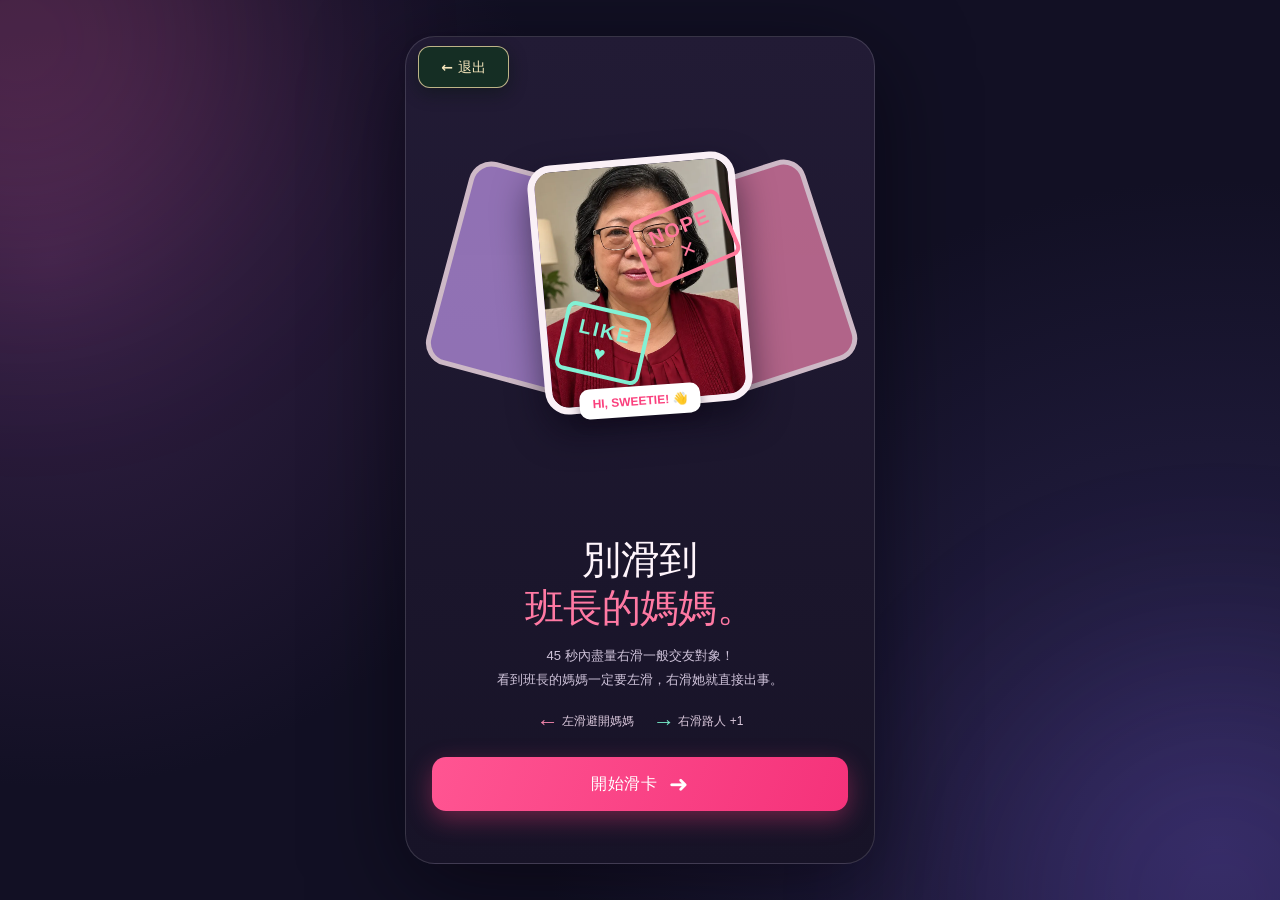
==== commit 34626cd0: "Add always-visible military camp exit button to standalone Army mother-swiping minigame" ====
--- a/army-test/index.html
+++ b/army-test/index.html
@@ -7,9 +7,10 @@
   <meta name="description" content="國軍交友鑑測：45 秒內別滑到班長的媽媽！">
   <title>別滑到班長的媽媽｜國軍交友鑑測</title>
   <link rel="stylesheet" href="../style.css?v=0.9.0">
-  <link rel="stylesheet" href="./army.css?v=3">
+  <link rel="stylesheet" href="./army.css?v=4">
 </head>
 <body>
+  <button id="armyCampExit" type="button" aria-label="隨時退出並返回軍營">← 退出</button>
   <div class="ambient ambient-a" aria-hidden="true"></div>
   <div class="ambient ambient-b" aria-hidden="true"></div>
   <div class="desktop-layout">
@@ -147,5 +148,6 @@
   <script src="../art-data.js?v=0.8.7"></script>
   <script src="./army-report.js?v=3"></script>
   <script src="./game.js?v=3"></script>
+  <script src="./army-camp-exit.js?v=4"></script>
 </body>
 </html>
--- a/army-test/army.css
+++ b/army-test/army.css
@@ -215,3 +215,40 @@
 .armyDetailPanel h3{font-size:21px;margin:0}
 .armyDetailPanel p{width:100%;line-height:1.5;text-align:left;font-size:13px;border-radius:9px;background:#183527;margin:0;padding:12px}
 #armyDetailState{color:#f4dca6;font-size:12px}
+
+/* v4 — fourth official ARMY3 minigame: fixed quick exit, including all result pages. */
+#armyCampExit{
+ position:fixed!important;z-index:520!important;
+ left:calc(10px + env(safe-area-inset-left))!important;
+ top:calc(10px + env(safe-area-inset-top))!important;
+ right:auto!important;bottom:auto!important;
+ min-width:91px;min-height:42px;display:inline-flex;align-items:center;justify-content:center;
+ box-sizing:border-box;padding:9px 12px;
+ border:1px solid #eedaa5c7;border-radius:12px;
+ background:rgba(22,48,36,.95);color:#f6e6bc;
+ font:850 14px/1.15 system-ui,-apple-system,"Noto Sans TC",sans-serif;
+ box-shadow:0 5px 17px #06160d73;
+ touch-action:manipulation;cursor:pointer;-webkit-user-select:none;user-select:none;
+}
+#armyCampExit:active{transform:scale(.97);background:#365540}
+#armyCampExit:focus-visible{outline:2px solid #ffe3a0;outline-offset:3px}
+#armyCampExit:disabled{opacity:.65;cursor:default}
+@media(min-width:841px){
+ #armyCampExit{left:max(12px,calc(50vw - 222px))!important;top:max(12px,calc((100dvh - min(840px,100dvh - 72px))/2 + 10px))!important}
+}
+@media(max-width:840px){
+ #gameScreen .hud-top{margin-top:calc(46px + env(safe-area-inset-top));}
+ #resultScreen{padding-top:calc(54px + env(safe-area-inset-top))!important;}
+ #armyReportScreen .armyReportKicker{padding-left:100px;min-height:27px;}
+ #armyReportScreen .armyReportKicker small{display:none;}
+}
+@media(min-width:841px){
+ #gameScreen .hud-top{margin-top:43px;}
+ #resultScreen{padding-top:54px!important}
+ #armyReportScreen .armyReportKicker{padding-left:100px;min-height:25px}
+}
+@media(max-height:560px){
+ #gameScreen .hud-top{margin-top:38px}
+ #resultScreen{padding-top:49px!important}
+ #armyReportScreen .armyReportKicker{min-height:17px}
+}
